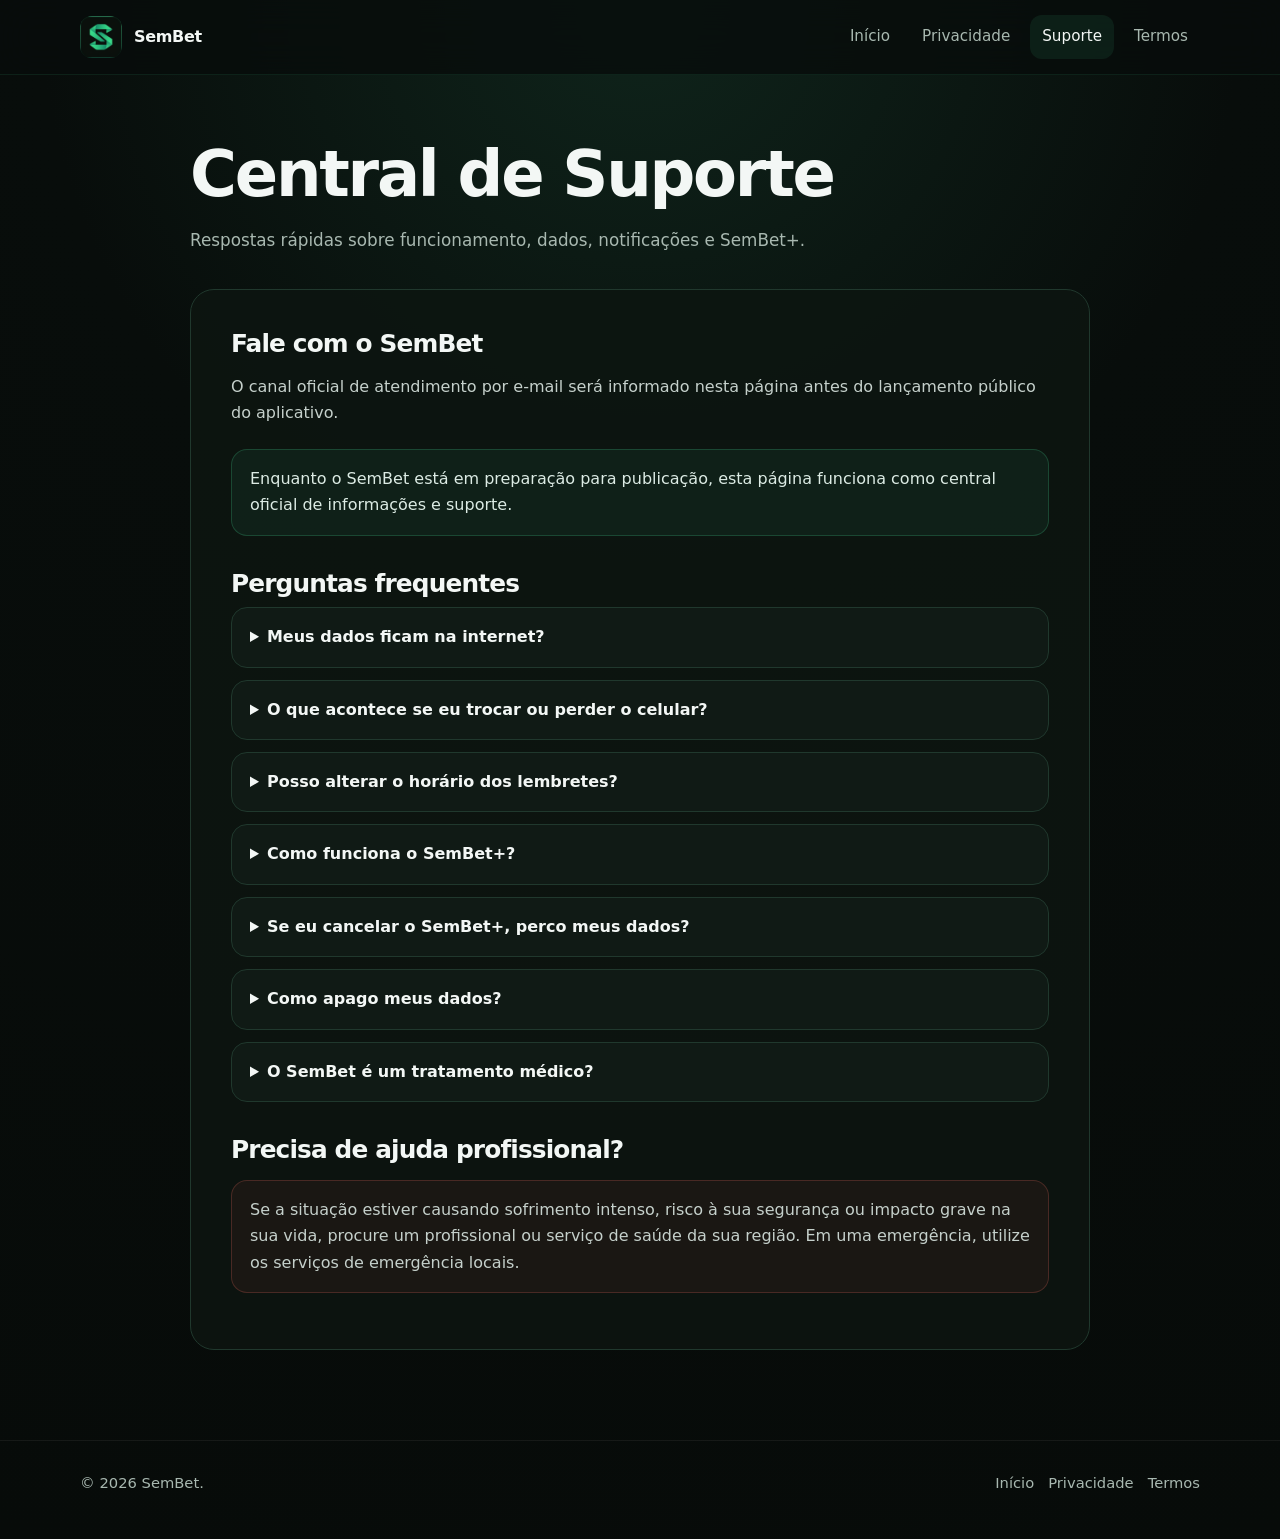
==== suporte/index.html @ a8ddc5fb "Publish SemBet official website" ====
<!doctype html>
<html lang="pt-BR">
<head><meta charset="utf-8"><meta name="viewport" content="width=device-width,initial-scale=1"><meta name="theme-color" content="#080d0b"><title>Suporte — SemBet</title><link rel="icon" href="../assets/sembet_official_icon.png"><link rel="stylesheet" href="../assets/style.css"></head>
<body>
<header><div class="wrap nav"><a class="brand" href="../"><img src="../assets/sembet_official_icon.png" alt="Ícone oficial SemBet"><span>SemBet</span></a><nav><a href="../">Início</a><a href="../privacidade/">Privacidade</a><a class="active" href="./">Suporte</a><a href="../termos/">Termos</a></nav></div></header>
<main class="wrap legal"><h1>Central de Suporte</h1><p class="intro">Respostas rápidas sobre funcionamento, dados, notificações e SemBet+.</p>
<article>
<h2>Fale com o SemBet</h2>
<p>O canal oficial de atendimento por e-mail será informado nesta página antes do lançamento público do aplicativo.</p>
<div class="contact-box"><div class="note">Enquanto o SemBet está em preparação para publicação, esta página funciona como central oficial de informações e suporte.</div></div>
<h2>Perguntas frequentes</h2>
<div class="faq">
<details><summary>Meus dados ficam na internet?</summary><p>Na arquitetura atual, os registros pessoais da jornada são mantidos localmente no seu aparelho. Exportações e compartilhamentos acontecem apenas quando você inicia a ação.</p></details>
<details><summary>O que acontece se eu trocar ou perder o celular?</summary><p>Dados locais que não tenham sido exportados podem não estar disponíveis no novo aparelho. Recomendamos utilizar os recursos de exportação quando quiser manter uma cópia dos seus registros.</p></details>
<details><summary>Posso alterar o horário dos lembretes?</summary><p>Sim. Quando disponível no seu plano, o SemBet permite personalizar o horário das notificações. O Android também pode aplicar regras próprias de bateria e notificações.</p></details>
<details><summary>Como funciona o SemBet+?</summary><p>O SemBet+ adiciona recursos avançados. Quando as assinaturas públicas estiverem habilitadas, a compra será processada pela loja oficial do dispositivo e o acesso será liberado enquanto a assinatura estiver ativa.</p></details>
<details><summary>Se eu cancelar o SemBet+, perco meus dados?</summary><p>Não é objetivo do SemBet apagar seus registros por causa do fim de uma assinatura. Recursos premium podem voltar aos limites da versão gratuita, mas os dados existentes devem permanecer armazenados.</p></details>
<details><summary>Como apago meus dados?</summary><p>Na tela de Perfil, use “Apagar meus dados e reiniciar” e confirme a ação. Também é possível limpar os dados do aplicativo nas configurações do Android.</p></details>
<details><summary>O SemBet é um tratamento médico?</summary><p>Não. O SemBet é uma ferramenta de apoio, organização e conscientização. Ele não substitui diagnóstico ou acompanhamento profissional.</p></details>
</div>
<h2>Precisa de ajuda profissional?</h2><p class="warning">Se a situação estiver causando sofrimento intenso, risco à sua segurança ou impacto grave na sua vida, procure um profissional ou serviço de saúde da sua região. Em uma emergência, utilize os serviços de emergência locais.</p>
</article></main>
<footer><div class="wrap footer-inner"><span>© 2026 SemBet.</span><div class="footer-links"><a href="../">Início</a><a href="../privacidade/">Privacidade</a><a href="../termos/">Termos</a></div></div></footer>
</body></html>
---- assets/style.css ----
:root{
  --bg:#080d0b;--bg2:#0d1511;--card:#101a15;--card2:#132019;--line:#20382d;
  --text:#f3f7f5;--muted:#a8b8b0;--green:#45d191;--green2:#26b97b;
  --danger:#f26a5f;--shadow:0 20px 70px rgba(0,0,0,.35);--radius:24px;
}
*{box-sizing:border-box}html{scroll-behavior:smooth}
body{margin:0;font-family:Inter,ui-sans-serif,system-ui,-apple-system,BlinkMacSystemFont,"Segoe UI",sans-serif;background:radial-gradient(circle at 50% 0%,#0f241b 0%,var(--bg) 36%,#070b09 100%);color:var(--text);line-height:1.65}
a{color:inherit;text-decoration:none}img{max-width:100%;display:block}
.wrap{width:min(1120px,calc(100% - 40px));margin:0 auto}
header{position:sticky;top:0;z-index:20;background:rgba(8,13,11,.82);backdrop-filter:blur(18px);border-bottom:1px solid rgba(69,209,145,.10)}
.nav{min-height:74px;display:flex;align-items:center;justify-content:space-between;gap:24px}
.brand{display:flex;align-items:center;gap:12px;font-weight:800;letter-spacing:-.02em}
.brand img{width:42px;height:42px;border-radius:12px}
nav{display:flex;gap:8px;flex-wrap:wrap;justify-content:flex-end}
nav a{padding:9px 12px;border-radius:12px;color:var(--muted);font-size:.95rem}
nav a:hover,nav a.active{color:var(--text);background:rgba(69,209,145,.09)}
.hero{padding:96px 0 72px;text-align:center}
.hero-brand{display:flex;align-items:center;justify-content:center;gap:18px;margin:0 auto 28px}
.hero-brand img{width:92px;height:92px;border-radius:24px;box-shadow:0 18px 55px rgba(69,209,145,.10)}
.hero-brand span{font-size:clamp(2rem,5vw,3.2rem);font-weight:850;letter-spacing:-.04em}
.kicker{display:inline-flex;align-items:center;gap:8px;padding:7px 12px;border:1px solid rgba(69,209,145,.24);border-radius:999px;background:rgba(69,209,145,.07);color:var(--green);font-weight:700;font-size:.88rem}
.dot{width:7px;height:7px;border-radius:50%;background:var(--green);box-shadow:0 0 16px rgba(69,209,145,.9)}
h1,h2,h3{line-height:1.12;letter-spacing:-.035em;margin:0}
h1{font-size:clamp(2.5rem,7vw,5.25rem);max-width:850px;margin:22px auto}
h2{font-size:clamp(1.9rem,4vw,3.1rem);margin-bottom:14px}
h3{font-size:1.14rem;margin-bottom:8px}
.lead{font-size:clamp(1.02rem,2.2vw,1.25rem);max-width:720px;margin:0 auto;color:var(--muted)}
.actions{display:flex;gap:12px;justify-content:center;flex-wrap:wrap;margin-top:32px}
.btn{display:inline-flex;align-items:center;justify-content:center;min-height:48px;padding:0 20px;border-radius:14px;font-weight:800;border:1px solid transparent;transition:.2s ease}
.btn.primary{background:var(--green);color:#07110c}.btn.primary:hover{background:#58dda1;transform:translateY(-1px)}
.btn.secondary{border-color:var(--line);background:rgba(255,255,255,.025);color:var(--text)}
.btn.secondary:hover{border-color:rgba(69,209,145,.4);background:rgba(69,209,145,.06)}
section{padding:36px 0 72px}.section-head{max-width:720px;margin-bottom:28px}.section-head p{color:var(--muted);margin:0}
.grid{display:grid;grid-template-columns:repeat(3,1fr);gap:18px}
.card{background:linear-gradient(180deg,rgba(19,32,25,.96),rgba(12,21,17,.96));border:1px solid var(--line);border-radius:var(--radius);padding:26px;box-shadow:var(--shadow)}
.card p{color:var(--muted);margin:0}
.icon{width:42px;height:42px;border-radius:13px;display:grid;place-items:center;background:rgba(69,209,145,.10);color:var(--green);margin-bottom:18px;font-weight:900}
.callout{border:1px solid rgba(69,209,145,.25);background:linear-gradient(135deg,rgba(69,209,145,.10),rgba(69,209,145,.035));padding:28px;border-radius:var(--radius)}
.legal{max-width:900px;margin:0 auto;padding:64px 0 90px}
.legal h1{font-size:clamp(2.2rem,6vw,4rem);margin:0 0 12px;text-align:left}
.legal .intro{color:var(--muted);font-size:1.05rem;margin-bottom:34px}
.legal article{background:rgba(13,21,17,.88);border:1px solid var(--line);border-radius:var(--radius);padding:clamp(22px,4vw,40px)}
.legal h2{font-size:1.55rem;margin-top:34px;margin-bottom:10px}.legal h2:first-child{margin-top:0}
.legal p,.legal li{color:#c5d0cb}.legal ul{padding-left:22px}
.note{padding:16px 18px;border-radius:16px;border:1px solid rgba(69,209,145,.22);background:rgba(69,209,145,.065);color:#dcebe4}
.warning{padding:16px 18px;border-radius:16px;border:1px solid rgba(242,106,95,.22);background:rgba(242,106,95,.06);color:#f2d8d5}
.faq{display:grid;gap:12px}details{background:var(--card);border:1px solid var(--line);border-radius:16px;padding:16px 18px}
summary{cursor:pointer;font-weight:800}details p{color:var(--muted);margin:12px 0 0}
.contact-box{display:grid;gap:12px;margin-top:22px}
footer{border-top:1px solid rgba(255,255,255,.06);padding:30px 0 44px;color:var(--muted);font-size:.92rem}
.footer-inner{display:flex;justify-content:space-between;gap:18px;flex-wrap:wrap}.footer-links{display:flex;gap:14px;flex-wrap:wrap}
.small{font-size:.9rem;color:var(--muted)}
@media(max-width:820px){.grid{grid-template-columns:1fr}.hero{padding-top:72px}.nav{align-items:flex-start;padding:14px 0}nav{display:none}.hero-brand img{width:76px;height:76px}}
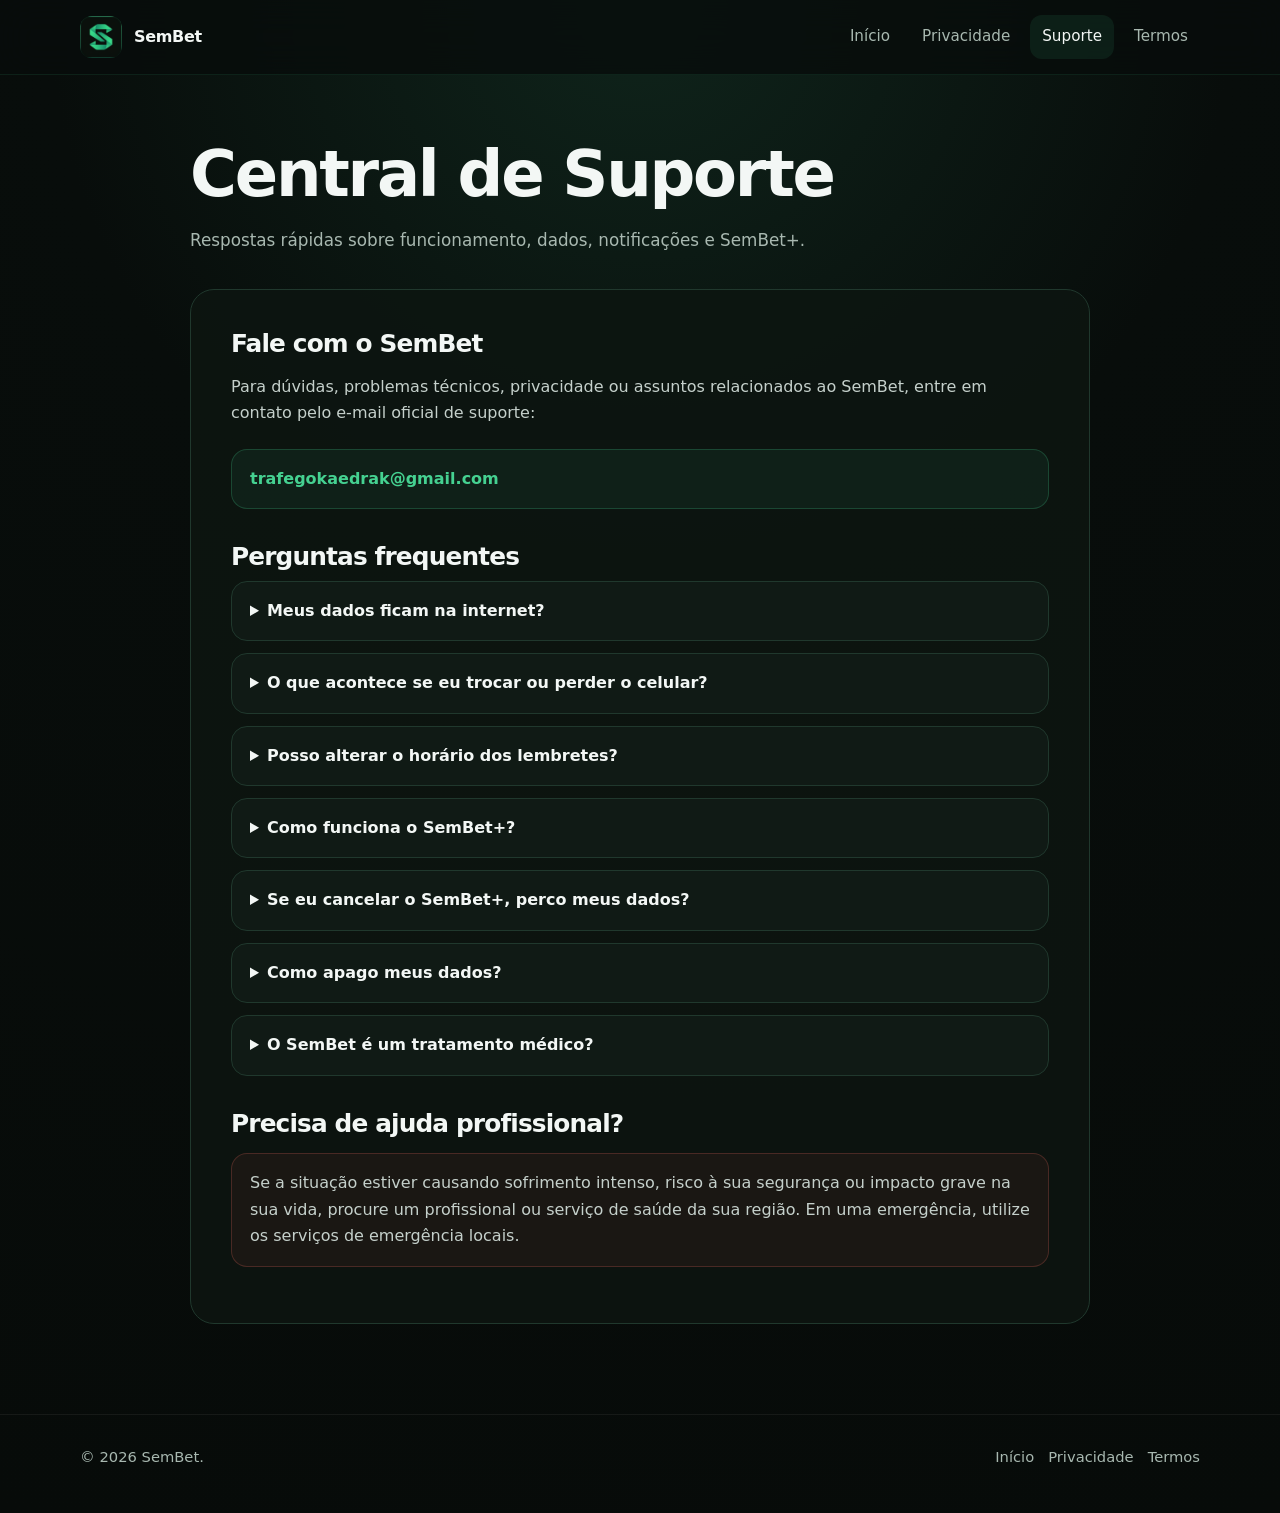
==== commit 379773d4: "Add official SemBet support email" ====
--- a/suporte/index.html
+++ b/suporte/index.html
@@ -6,8 +6,8 @@
 <main class="wrap legal"><h1>Central de Suporte</h1><p class="intro">Respostas rápidas sobre funcionamento, dados, notificações e SemBet+.</p>
 <article>
 <h2>Fale com o SemBet</h2>
-<p>O canal oficial de atendimento por e-mail será informado nesta página antes do lançamento público do aplicativo.</p>
-<div class="contact-box"><div class="note">Enquanto o SemBet está em preparação para publicação, esta página funciona como central oficial de informações e suporte.</div></div>
+<p>Para dúvidas, problemas técnicos, privacidade ou assuntos relacionados ao SemBet, entre em contato pelo e-mail oficial de suporte:</p>
+<div class="contact-box"><div class="note"><a href="mailto:trafegokaedrak@gmail.com" style="color:var(--green);font-weight:800">trafegokaedrak@gmail.com</a></div></div>
 <h2>Perguntas frequentes</h2>
 <div class="faq">
 <details><summary>Meus dados ficam na internet?</summary><p>Na arquitetura atual, os registros pessoais da jornada são mantidos localmente no seu aparelho. Exportações e compartilhamentos acontecem apenas quando você inicia a ação.</p></details>
